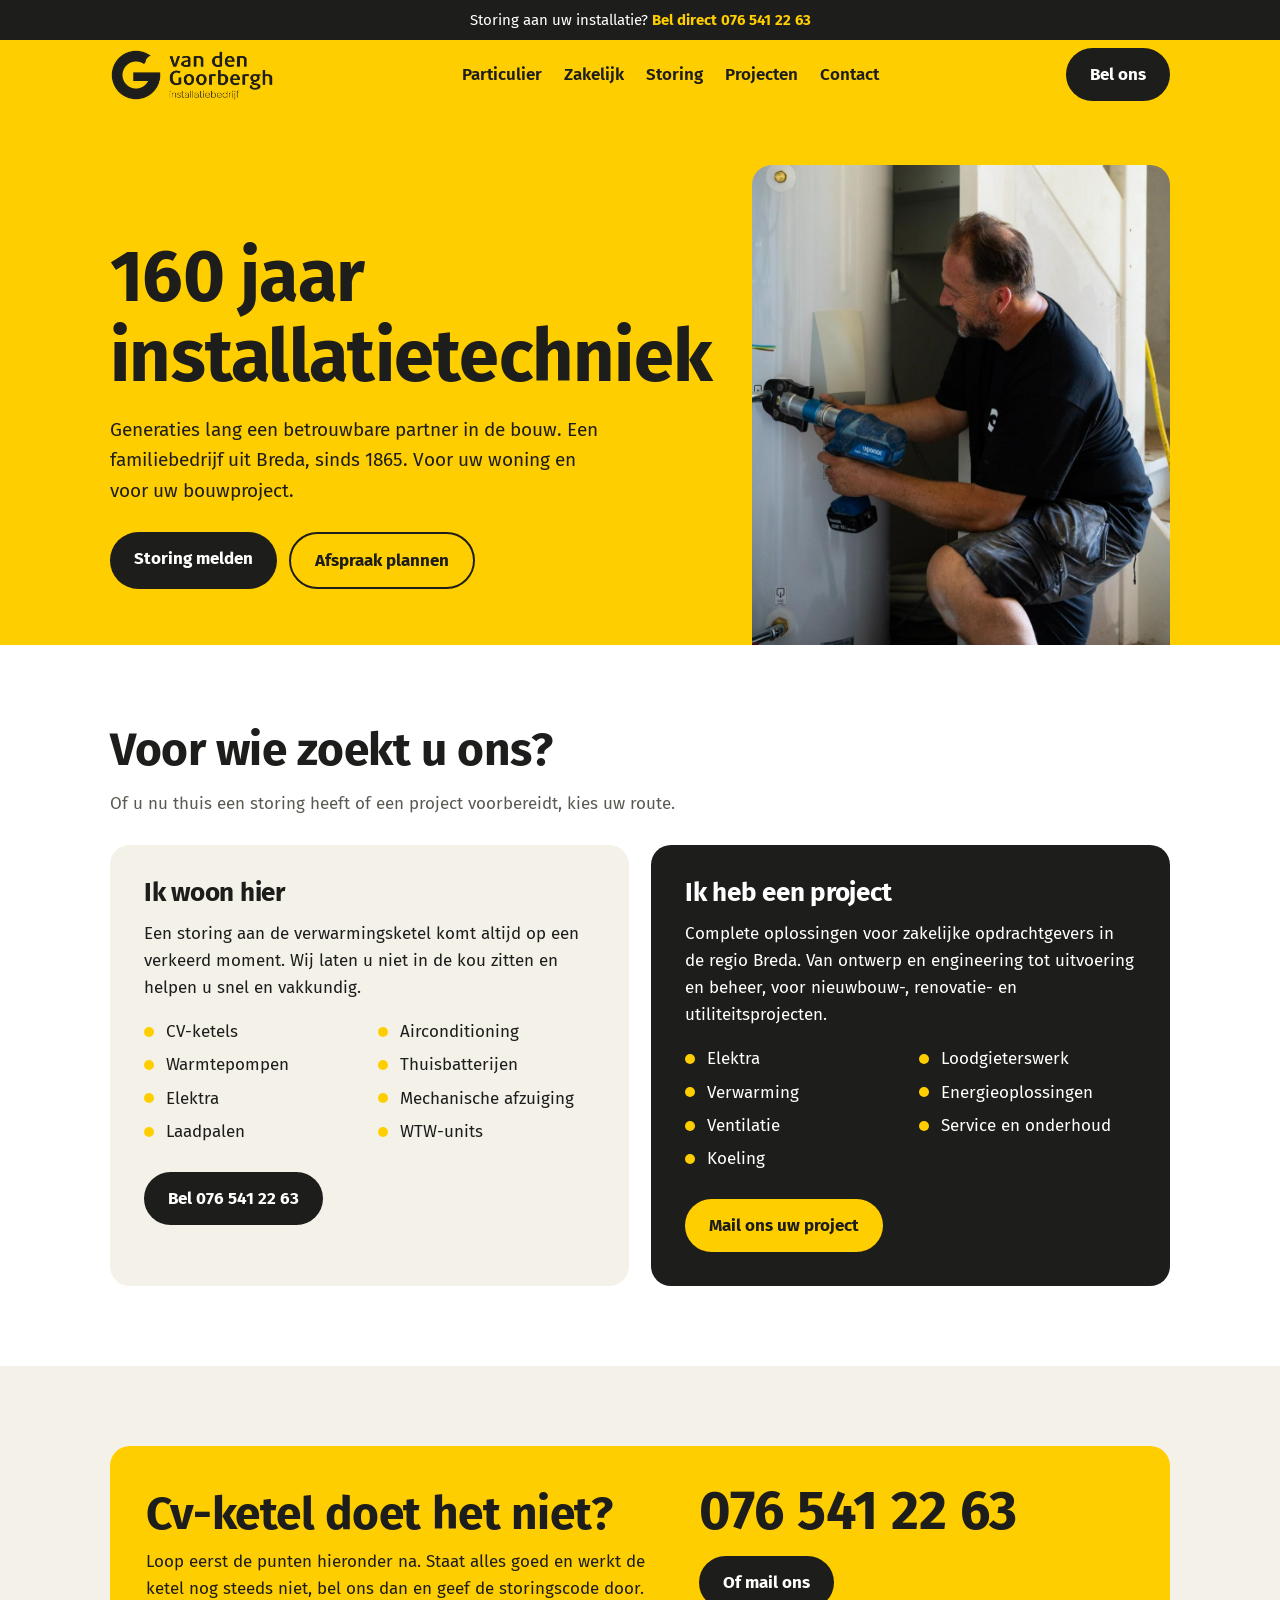
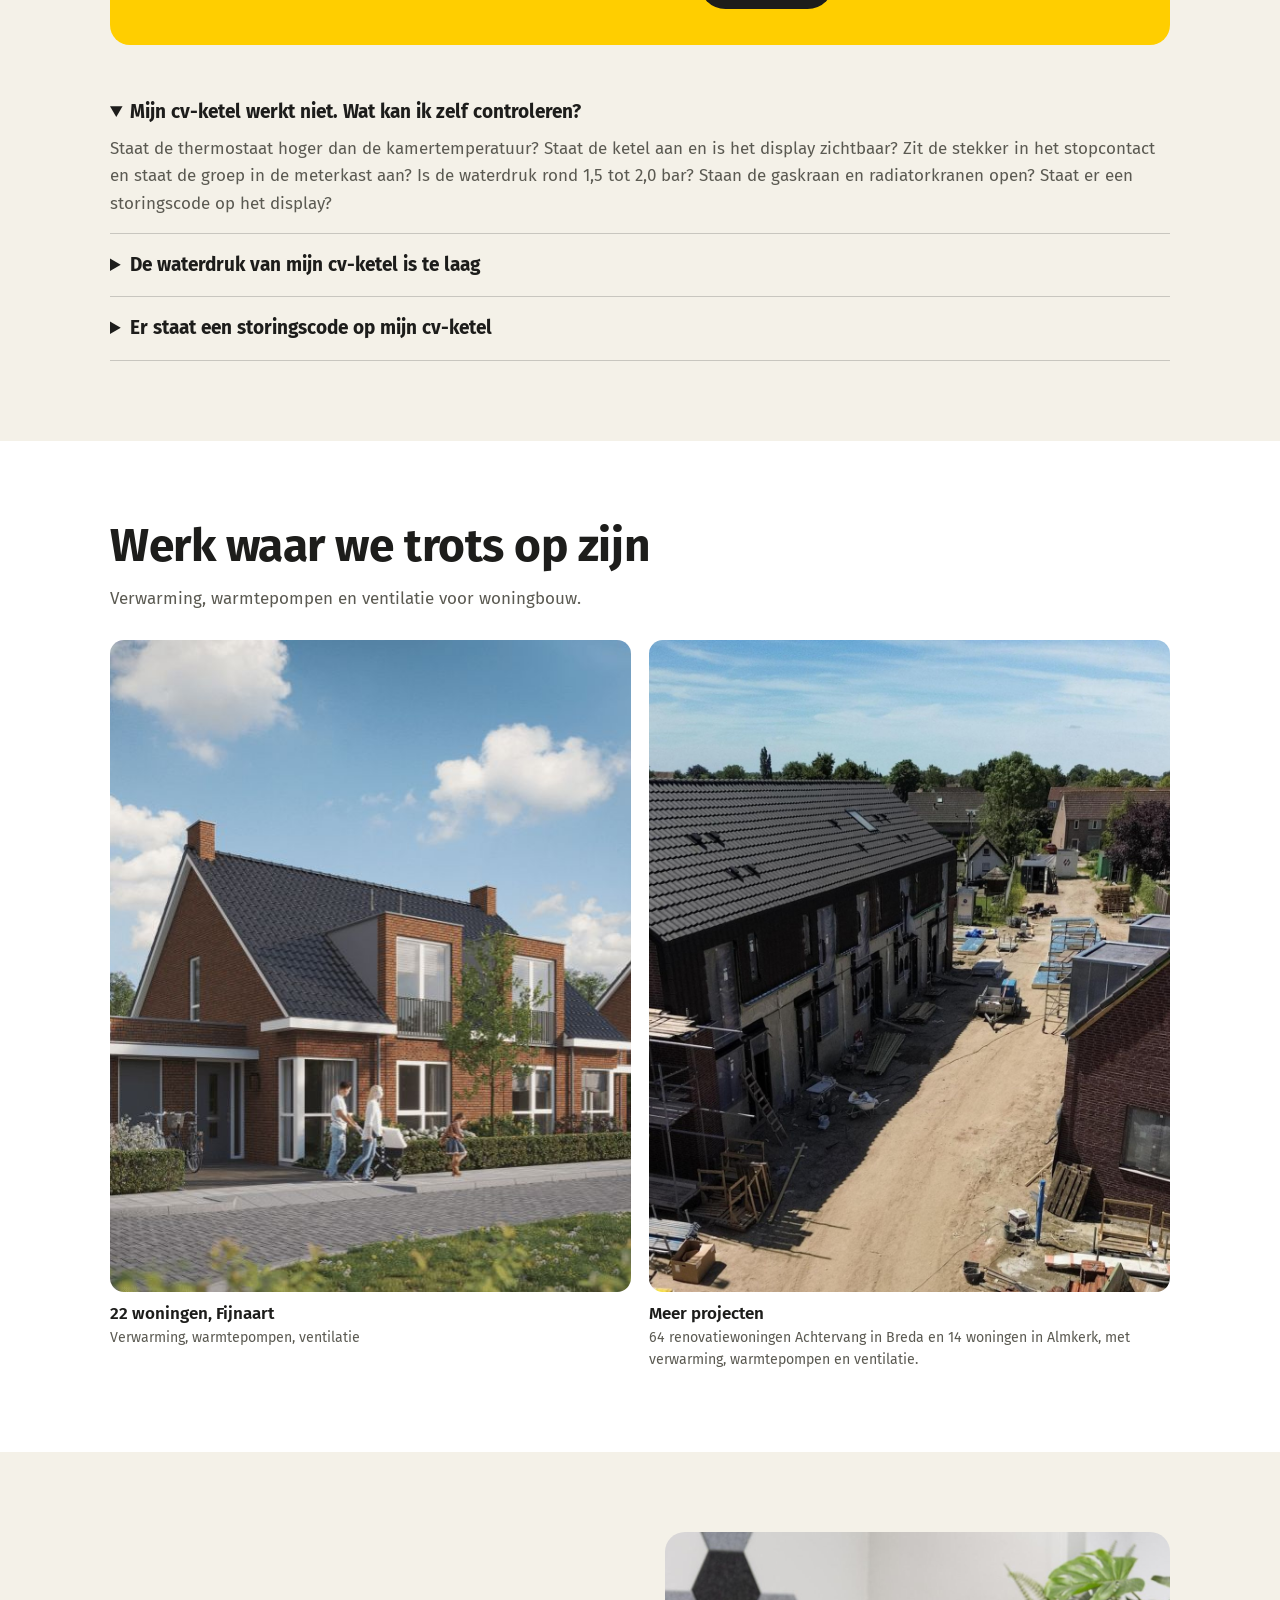
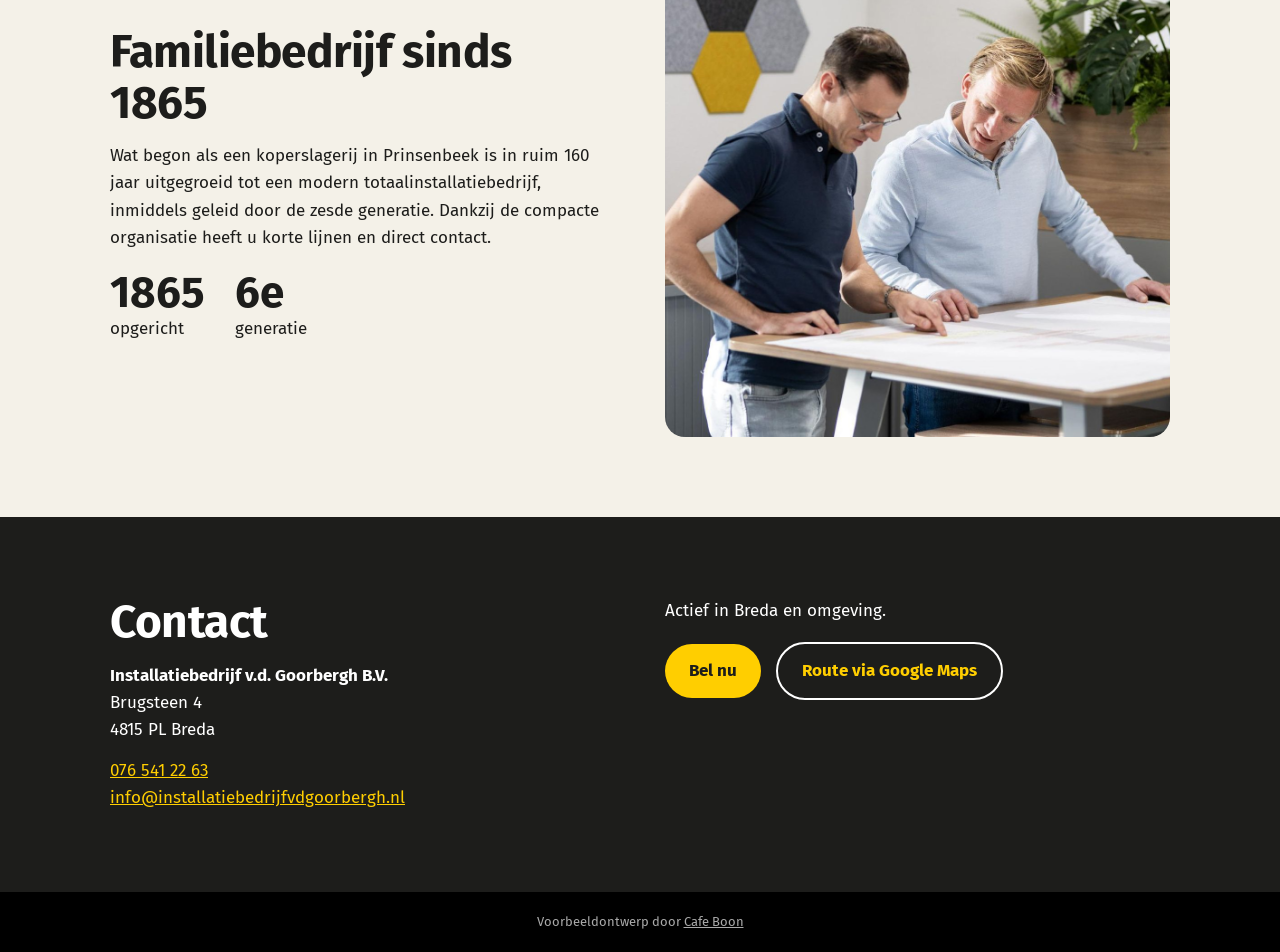
==== index.html @ 7efbcc9d "Voorbeeldwebsite voor Installatiebedrijf v.d. Goorbergh" ====
<!doctype html>
<html lang="nl">
<head>
<meta charset="utf-8">
<meta name="viewport" content="width=device-width,initial-scale=1">
<title>Installatiebedrijf van den Goorbergh | Loodgieter en installateur in Breda</title>
<meta name="description" content="Installatiebedrijf v.d. Goorbergh in Breda. Familiebedrijf sinds 1865 voor verwarming, loodgieterswerk, elektra, ventilatie en energieoplossingen. Storing? Bel 076 541 22 63.">
<meta name="robots" content="noindex">
<meta property="og:title" content="Installatiebedrijf van den Goorbergh, Breda">
<meta property="og:description" content="Familiebedrijf sinds 1865. Verwarming, loodgieterswerk, elektra en energieoplossingen.">
<meta property="og:image" content="https://installatiebedrijfvdgoorbergh.cafeboon.com/images/og.jpg">
<link rel="icon" href="images/favicon.png">
<link rel="preconnect" href="https://fonts.googleapis.com"><link rel="preconnect" href="https://fonts.gstatic.com" crossorigin>
<link href="https://fonts.googleapis.com/css2?family=Fira+Sans:wght@400;600;700&display=swap" rel="stylesheet">
<link rel="stylesheet" href="style.css">
</head>
<body>
<div class="bar">Storing aan uw installatie? <a href="tel:+31765412263">Bel direct 076 541 22 63</a></div>
<div class="top"><div class="in"><a href="#"><img src="images/logo.png" alt="van den Goorbergh installatiebedrijf" width="164" height="52"></a>
<nav><a href="#particulier">Particulier</a><a href="#zakelijk">Zakelijk</a><a href="#storing">Storing</a><a href="#projecten">Projecten</a><a href="#contact">Contact</a></nav>
<a class="btn" href="tel:+31765412263">Bel ons</a></div></div>

<div class="hero"><div class="in">
<div>
<h1>160 jaar installatietechniek</h1>
<p>Generaties lang een betrouwbare partner in de bouw. Een familiebedrijf uit Breda, sinds 1865. Voor uw woning en voor uw bouwproject.</p>
<div class="row"><a class="btn" href="#storing">Storing melden</a><a class="btn o" href="#contact">Afspraak plannen</a></div>
</div>
<img src="images/w2.jpg" alt="Monteur van den Goorbergh aan het werk" width="600" height="558">
</div></div>

<section id="particulier"><div class="wrap">
<h2>Voor wie zoekt u ons?</h2>
<p style="max-width:620px;color:var(--mut)">Of u nu thuis een storing heeft of een project voorbereidt, kies uw route.</p>
<div class="two">
<div class="card" id="particulier-kaart">
<h3>Ik woon hier</h3>
<p>Een storing aan de verwarmingsketel komt altijd op een verkeerd moment. Wij laten u niet in de kou zitten en helpen u snel en vakkundig.</p>
<ul><li>CV-ketels</li><li>Warmtepompen</li><li>Elektra</li><li>Laadpalen</li><li>Airconditioning</li><li>Thuisbatterijen</li><li>Mechanische afzuiging</li><li>WTW-units</li></ul>
<a class="btn" href="tel:+31765412263">Bel 076 541 22 63</a>
</div>
<div class="card k" id="zakelijk">
<h3>Ik heb een project</h3>
<p>Complete oplossingen voor zakelijke opdrachtgevers in de regio Breda. Van ontwerp en engineering tot uitvoering en beheer, voor nieuwbouw-, renovatie- en utiliteitsprojecten.</p>
<ul><li>Elektra</li><li>Verwarming</li><li>Ventilatie</li><li>Koeling</li><li>Loodgieterswerk</li><li>Energieoplossingen</li><li>Service en onderhoud</li></ul>
<a class="btn y" href="mailto:info@installatiebedrijfvdgoorbergh.nl">Mail ons uw project</a>
</div>
</div></div></section>

<section id="storing" style="background:var(--g)"><div class="wrap">
<div class="alarm">
<div><h2>Cv-ketel doet het niet?</h2><p>Loop eerst de punten hieronder na. Staat alles goed en werkt de ketel nog steeds niet, bel ons dan en geef de storingscode door.</p></div>
<div><a class="tel" href="tel:+31765412263">076 541 22 63</a><a class="btn" style="margin-top:14px" href="mailto:info@installatiebedrijfvdgoorbergh.nl">Of mail ons</a></div>
</div>
<div class="faq" style="margin-top:36px">
<details open><summary>Mijn cv-ketel werkt niet. Wat kan ik zelf controleren?</summary><p>Staat de thermostaat hoger dan de kamertemperatuur? Staat de ketel aan en is het display zichtbaar? Zit de stekker in het stopcontact en staat de groep in de meterkast aan? Is de waterdruk rond 1,5 tot 2,0 bar? Staan de gaskraan en radiatorkranen open? Staat er een storingscode op het display?</p></details>
<details><summary>De waterdruk van mijn cv-ketel is te laag</summary><p>Is de druk lager dan ongeveer 1,5 bar? Vul de installatie dan bij tot circa 1,5 tot 2,0 bar, bij voorkeur als de installatie koud is. Daalt de druk snel opnieuw, meld dit dan bij ons. Er kan sprake zijn van een lekkage of een probleem met bijvoorbeeld het expansievat.</p></details>
<details><summary>Er staat een storingscode op mijn cv-ketel</summary><p>Noteer of fotografeer de code en reset de ketel één keer. Komt dezelfde storing terug, blijf dan niet resetten maar meld de storing bij ons en geef de code door.</p></details>
</div>
</div></section>

<section id="projecten"><div class="wrap">
<h2>Werk waar we trots op zijn</h2>
<p style="max-width:620px;color:var(--mut)">Verwarming, warmtepompen en ventilatie voor woningbouw.</p>
<div class="proj">
<figure><img src="images/fijnaart.jpg" alt="22 woningen in Fijnaart" loading="lazy"><figcaption>22 woningen, Fijnaart<small>Verwarming, warmtepompen, ventilatie</small></figcaption></figure>
<figure><img src="images/drone.jpg" alt="Woningbouwproject in uitvoering" loading="lazy"><figcaption>Meer projecten<small>64 renovatiewoningen Achtervang in Breda en 14 woningen in Almkerk, met verwarming, warmtepompen en ventilatie.</small></figcaption></figure>
</div>
</div></section>

<section style="background:var(--g)"><div class="wrap about">
<div>
<h2>Familiebedrijf sinds 1865</h2>
<p>Wat begon als een koperslagerij in Prinsenbeek is in ruim 160 jaar uitgegroeid tot een modern totaalinstallatiebedrijf, inmiddels geleid door de zesde generatie. Dankzij de compacte organisatie heeft u korte lijnen en direct contact.</p>
<div class="stat"><div><b>1865</b>opgericht</div><div><b>6e</b>generatie</div></div>
</div>
<img src="images/w1.jpg" alt="Twee collega's bespreken een tekening" loading="lazy">
</div></section>

<section id="contact" class="contact"><div class="wrap g">
<div>
<h2>Contact</h2>
<p><b>Installatiebedrijf v.d. Goorbergh B.V.</b><br>Brugsteen 4<br>4815 PL Breda</p>
<p style="margin-top:14px"><a href="tel:+31765412263">076 541 22 63</a><br><a href="mailto:info@installatiebedrijfvdgoorbergh.nl">info@installatiebedrijfvdgoorbergh.nl</a></p>
</div>
<div>
<p style="margin-bottom:18px">Actief in Breda en omgeving.</p>
<a class="btn y" href="tel:+31765412263">Bel nu</a> &nbsp; <a class="btn" style="background:none;border:2px solid #fff" href="https://www.google.com/maps/search/?api=1&query=Brugsteen+4+4815+PL+Breda">Route via Google Maps</a>
</div>
</div></section>
<footer>Voorbeeldontwerp door <a href="https://cafeboon.com">Cafe Boon</a></footer>
</body></html>
---- style.css ----
:root{--y:#ffce00;--k:#1d1d1b;--g:#f4f1e8;--mut:#5b5a52}
*{box-sizing:border-box;margin:0}
html{scroll-behavior:smooth}
body{background:#fff;color:var(--k);font:17px/1.6 'Fira Sans',system-ui,sans-serif}
img{display:block;max-width:100%}a{color:inherit}
h1,h2,h3{font-weight:700;line-height:1.1;letter-spacing:-.01em}
.bar{background:var(--k);color:#fff;font-size:15px;text-align:center;padding:8px 14px}
.bar a{color:var(--y);font-weight:700;text-decoration:none}
.top{background:var(--y);position:sticky;top:0;z-index:10}
.top .in{max-width:1100px;margin:auto;padding:8px 20px;display:flex;align-items:center;justify-content:space-between;gap:14px}
.top img{height:52px;width:auto}
.top nav{display:flex;gap:22px;font-weight:600}.top nav a{text-decoration:none}
.btn{display:inline-block;background:var(--k);color:#fff;font-weight:700;text-decoration:none;padding:13px 24px;border-radius:999px}
.btn.y{background:var(--y);color:var(--k)}.btn.o{background:none;border:2px solid var(--k);color:var(--k)}
.hero{background:var(--y)}
.hero .in{max-width:1100px;margin:auto;padding:56px 20px 0;display:grid;grid-template-columns:1.1fr 1fr;gap:40px;align-items:end}
.hero h1{font-size:clamp(38px,6.4vw,72px);margin-bottom:18px}
.hero p{max-width:500px;font-size:19px;margin-bottom:26px}
.hero .row{display:flex;gap:12px;flex-wrap:wrap;margin-bottom:56px}
.hero img{width:100%;max-height:480px;object-fit:cover;object-position:center 20%;border-radius:20px 20px 0 0}
.wrap{max-width:1100px;margin:auto;padding:0 20px}
section{padding:80px 0}
h2{font-size:clamp(30px,4.6vw,46px);margin-bottom:14px}
.two{display:grid;grid-template-columns:1fr 1fr;gap:22px;margin-top:28px}
.card{border-radius:20px;padding:34px;background:var(--g)}
.card.k{background:var(--k);color:#fff}
.card h3{font-size:26px;margin-bottom:12px}
.card ul{list-style:none;padding:0;margin:14px 0 24px;columns:2}
.card li{padding:3px 0 3px 22px;position:relative;break-inside:avoid}
.card li:before{content:"";position:absolute;left:0;top:.7em;width:10px;height:10px;border-radius:50%;background:var(--y)}
.alarm{background:var(--y);border-radius:20px;padding:36px;display:grid;grid-template-columns:1.2fr 1fr;gap:30px;align-items:center}
.alarm h2{margin:0 0 8px}
.alarm .tel{font-size:clamp(34px,6vw,54px);font-weight:700;text-decoration:none;display:block;line-height:1.1}
.faq details{border-bottom:1px solid #1d1d1b33;padding:16px 0}
.faq summary{font-weight:700;font-size:19px;cursor:pointer}
.faq p{margin-top:8px;color:var(--mut)}
.proj{display:grid;grid-template-columns:1fr 1fr;gap:18px;margin-top:28px}
.proj img{width:100%;aspect-ratio:4/5;object-fit:cover;border-radius:14px}
.proj figcaption{padding-top:8px;font-weight:600}
.proj small{display:block;color:var(--mut);font-weight:400}
.about{display:grid;grid-template-columns:1fr 1fr;gap:50px;align-items:center}
.about img{border-radius:20px;aspect-ratio:1;object-fit:cover;width:100%}
.stat{display:flex;gap:30px;margin-top:20px;flex-wrap:wrap}.stat b{display:block;font-size:44px;line-height:1}
.contact{background:var(--k);color:#fff}
.contact .g{display:grid;grid-template-columns:1fr 1fr;gap:50px}
.contact a{color:var(--y)}
footer{background:#000;color:#aaa;text-align:center;font-size:13px;padding:20px}footer a{color:#aaa}
@media(max-width:820px){.hero .in,.two,.alarm,.about,.contact .g{grid-template-columns:1fr}.hero img{max-height:260px}.proj{grid-template-columns:1fr 1fr}.top nav{display:none}section{padding:54px 0}.card ul{columns:1}.hero .row{margin-bottom:32px}}
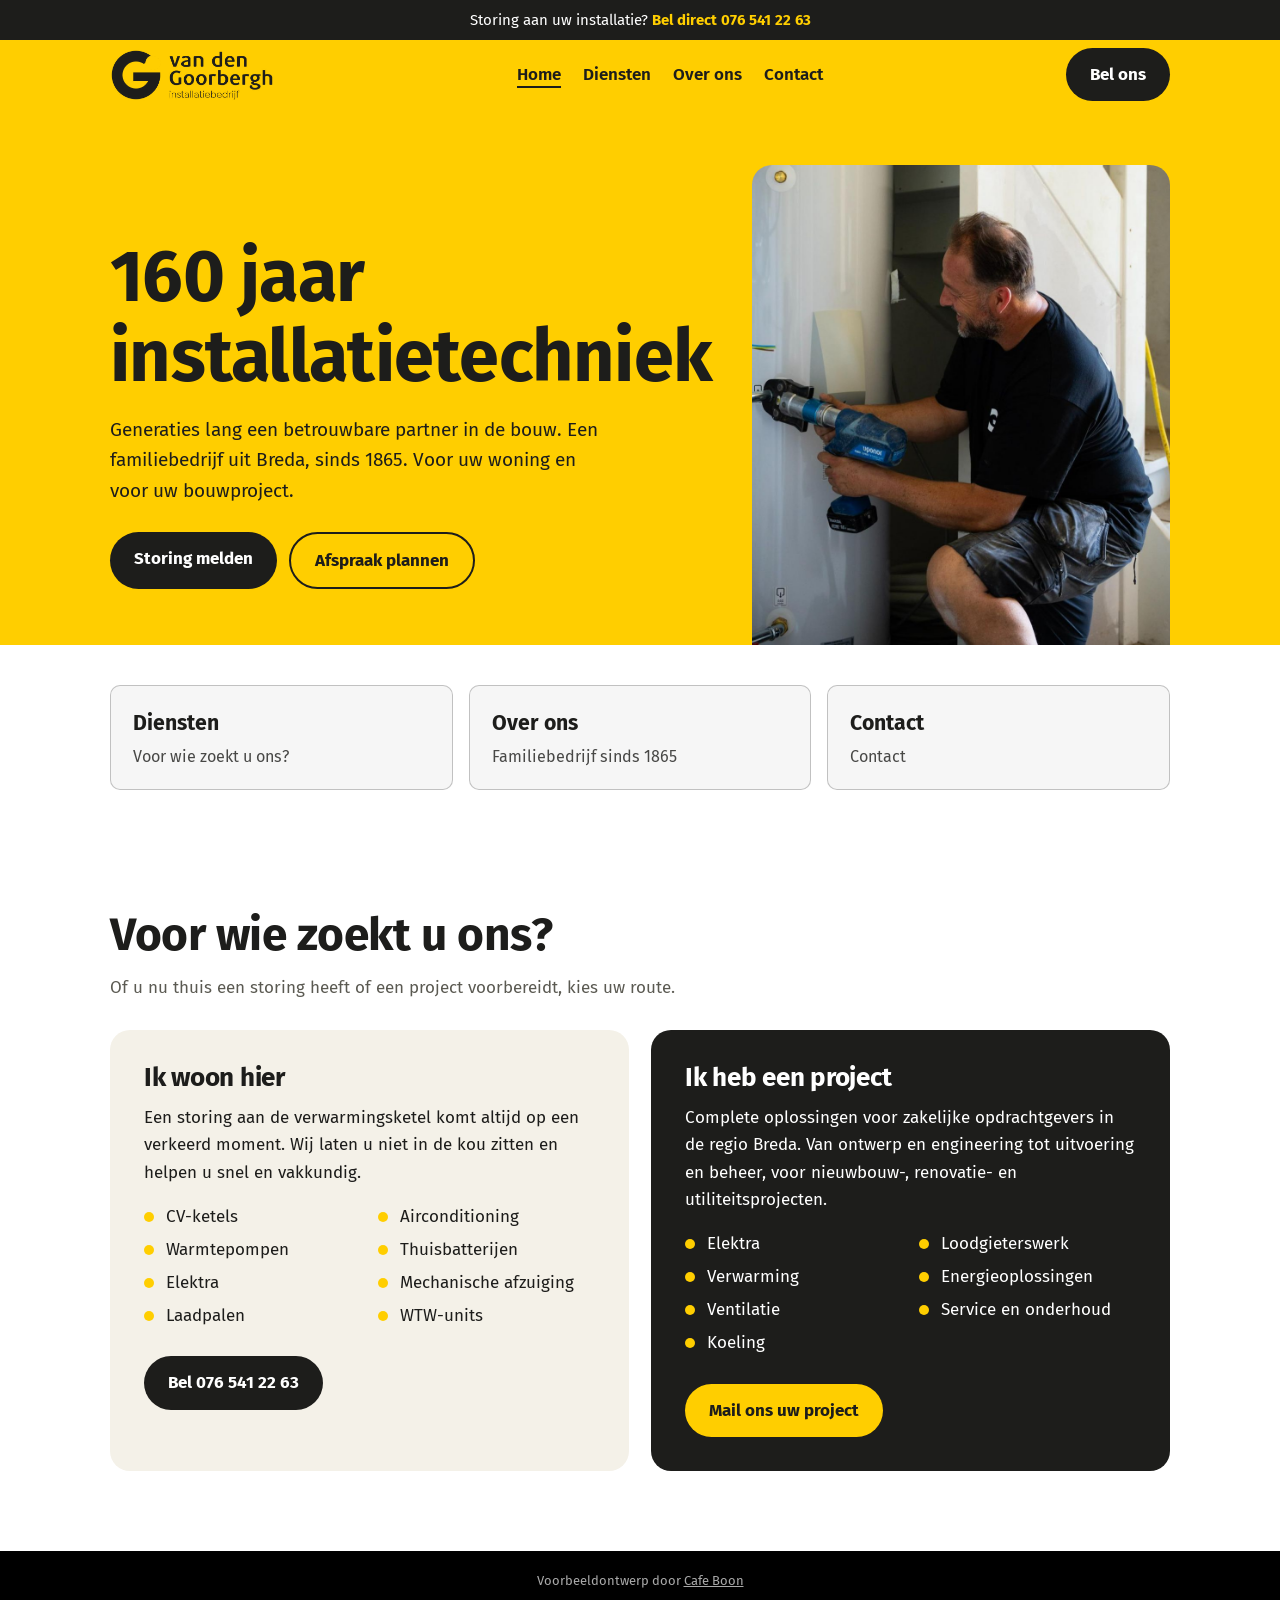
==== commit 20b65d35: "Website opgedeeld in meerdere pagina's" ====
--- a/index.html
+++ b/index.html
@@ -16,77 +16,35 @@
 </head>
 <body>
 <div class="bar">Storing aan uw installatie? <a href="tel:+31765412263">Bel direct 076 541 22 63</a></div>
-<div class="top"><div class="in"><a href="#"><img src="images/logo.png" alt="van den Goorbergh installatiebedrijf" width="164" height="52"></a>
-<nav><a href="#particulier">Particulier</a><a href="#zakelijk">Zakelijk</a><a href="#storing">Storing</a><a href="#projecten">Projecten</a><a href="#contact">Contact</a></nav>
+<div class="top"><div class="in"><a href="index.html"><img alt="van den Goorbergh installatiebedrijf" height="52" src="images/logo.png" width="164"/></a>
+<nav><a aria-current="page" href="index.html">Home</a><a href="aanbod.html">Diensten</a><a href="over.html">Over ons</a><a href="contact.html">Contact</a></nav>
 <a class="btn" href="tel:+31765412263">Bel ons</a></div></div>
-
+<div aria-label="Pagina's" class="sn-bar" role="navigation"><a aria-current="page" class="sn-link" href="index.html">Home</a><a class="sn-link" href="aanbod.html">Diensten</a><a class="sn-link" href="over.html">Over ons</a><a class="sn-link" href="contact.html">Contact</a></div>
 <div class="hero"><div class="in">
 <div>
 <h1>160 jaar installatietechniek</h1>
 <p>Generaties lang een betrouwbare partner in de bouw. Een familiebedrijf uit Breda, sinds 1865. Voor uw woning en voor uw bouwproject.</p>
-<div class="row"><a class="btn" href="#storing">Storing melden</a><a class="btn o" href="#contact">Afspraak plannen</a></div>
+<div class="row"><a class="btn" href="aanbod.html#storing">Storing melden</a><a class="btn o" href="contact.html">Afspraak plannen</a></div>
 </div>
-<img src="images/w2.jpg" alt="Monteur van den Goorbergh aan het werk" width="600" height="558">
+<img alt="Monteur van den Goorbergh aan het werk" height="558" src="images/w2.jpg" width="600"/>
 </div></div>
-
-<section id="particulier"><div class="wrap">
+<div class="sn-cards"><a class="sn-card" href="aanbod.html"><strong>Diensten</strong><span>Voor wie zoekt u ons?</span></a><a class="sn-card" href="over.html"><strong>Over ons</strong><span>Familiebedrijf sinds 1865</span></a><a class="sn-card" href="contact.html"><strong>Contact</strong><span>Contact</span></a></div>
+<section><div class="wrap">
 <h2>Voor wie zoekt u ons?</h2>
 <p style="max-width:620px;color:var(--mut)">Of u nu thuis een storing heeft of een project voorbereidt, kies uw route.</p>
 <div class="two">
-<div class="card" id="particulier-kaart">
+<div class="card">
 <h3>Ik woon hier</h3>
 <p>Een storing aan de verwarmingsketel komt altijd op een verkeerd moment. Wij laten u niet in de kou zitten en helpen u snel en vakkundig.</p>
 <ul><li>CV-ketels</li><li>Warmtepompen</li><li>Elektra</li><li>Laadpalen</li><li>Airconditioning</li><li>Thuisbatterijen</li><li>Mechanische afzuiging</li><li>WTW-units</li></ul>
 <a class="btn" href="tel:+31765412263">Bel 076 541 22 63</a>
 </div>
-<div class="card k" id="zakelijk">
+<div class="card k">
 <h3>Ik heb een project</h3>
 <p>Complete oplossingen voor zakelijke opdrachtgevers in de regio Breda. Van ontwerp en engineering tot uitvoering en beheer, voor nieuwbouw-, renovatie- en utiliteitsprojecten.</p>
 <ul><li>Elektra</li><li>Verwarming</li><li>Ventilatie</li><li>Koeling</li><li>Loodgieterswerk</li><li>Energieoplossingen</li><li>Service en onderhoud</li></ul>
 <a class="btn y" href="mailto:info@installatiebedrijfvdgoorbergh.nl">Mail ons uw project</a>
 </div>
 </div></div></section>
-
-<section id="storing" style="background:var(--g)"><div class="wrap">
-<div class="alarm">
-<div><h2>Cv-ketel doet het niet?</h2><p>Loop eerst de punten hieronder na. Staat alles goed en werkt de ketel nog steeds niet, bel ons dan en geef de storingscode door.</p></div>
-<div><a class="tel" href="tel:+31765412263">076 541 22 63</a><a class="btn" style="margin-top:14px" href="mailto:info@installatiebedrijfvdgoorbergh.nl">Of mail ons</a></div>
-</div>
-<div class="faq" style="margin-top:36px">
-<details open><summary>Mijn cv-ketel werkt niet. Wat kan ik zelf controleren?</summary><p>Staat de thermostaat hoger dan de kamertemperatuur? Staat de ketel aan en is het display zichtbaar? Zit de stekker in het stopcontact en staat de groep in de meterkast aan? Is de waterdruk rond 1,5 tot 2,0 bar? Staan de gaskraan en radiatorkranen open? Staat er een storingscode op het display?</p></details>
-<details><summary>De waterdruk van mijn cv-ketel is te laag</summary><p>Is de druk lager dan ongeveer 1,5 bar? Vul de installatie dan bij tot circa 1,5 tot 2,0 bar, bij voorkeur als de installatie koud is. Daalt de druk snel opnieuw, meld dit dan bij ons. Er kan sprake zijn van een lekkage of een probleem met bijvoorbeeld het expansievat.</p></details>
-<details><summary>Er staat een storingscode op mijn cv-ketel</summary><p>Noteer of fotografeer de code en reset de ketel één keer. Komt dezelfde storing terug, blijf dan niet resetten maar meld de storing bij ons en geef de code door.</p></details>
-</div>
-</div></section>
-
-<section id="projecten"><div class="wrap">
-<h2>Werk waar we trots op zijn</h2>
-<p style="max-width:620px;color:var(--mut)">Verwarming, warmtepompen en ventilatie voor woningbouw.</p>
-<div class="proj">
-<figure><img src="images/fijnaart.jpg" alt="22 woningen in Fijnaart" loading="lazy"><figcaption>22 woningen, Fijnaart<small>Verwarming, warmtepompen, ventilatie</small></figcaption></figure>
-<figure><img src="images/drone.jpg" alt="Woningbouwproject in uitvoering" loading="lazy"><figcaption>Meer projecten<small>64 renovatiewoningen Achtervang in Breda en 14 woningen in Almkerk, met verwarming, warmtepompen en ventilatie.</small></figcaption></figure>
-</div>
-</div></section>
-
-<section style="background:var(--g)"><div class="wrap about">
-<div>
-<h2>Familiebedrijf sinds 1865</h2>
-<p>Wat begon als een koperslagerij in Prinsenbeek is in ruim 160 jaar uitgegroeid tot een modern totaalinstallatiebedrijf, inmiddels geleid door de zesde generatie. Dankzij de compacte organisatie heeft u korte lijnen en direct contact.</p>
-<div class="stat"><div><b>1865</b>opgericht</div><div><b>6e</b>generatie</div></div>
-</div>
-<img src="images/w1.jpg" alt="Twee collega's bespreken een tekening" loading="lazy">
-</div></section>
-
-<section id="contact" class="contact"><div class="wrap g">
-<div>
-<h2>Contact</h2>
-<p><b>Installatiebedrijf v.d. Goorbergh B.V.</b><br>Brugsteen 4<br>4815 PL Breda</p>
-<p style="margin-top:14px"><a href="tel:+31765412263">076 541 22 63</a><br><a href="mailto:info@installatiebedrijfvdgoorbergh.nl">info@installatiebedrijfvdgoorbergh.nl</a></p>
-</div>
-<div>
-<p style="margin-bottom:18px">Actief in Breda en omgeving.</p>
-<a class="btn y" href="tel:+31765412263">Bel nu</a> &nbsp; <a class="btn" style="background:none;border:2px solid #fff" href="https://www.google.com/maps/search/?api=1&query=Brugsteen+4+4815+PL+Breda">Route via Google Maps</a>
-</div>
-</div></section>
 <footer>Voorbeeldontwerp door <a href="https://cafeboon.com">Cafe Boon</a></footer>
 </body></html>
--- a/style.css
+++ b/style.css
@@ -46,3 +46,17 @@
 .contact a{color:var(--y)}
 footer{background:#000;color:#aaa;text-align:center;font-size:13px;padding:20px}footer a{color:#aaa}
 @media(max-width:820px){.hero .in,.two,.alarm,.about,.contact .g{grid-template-columns:1fr}.hero img{max-height:260px}.proj{grid-template-columns:1fr 1fr}.top nav{display:none}section{padding:54px 0}.card ul{columns:1}.hero .row{margin-bottom:32px}}
+/* sitenav:start */
+.sn-bar{display:none;gap:6px;overflow-x:auto;white-space:nowrap;-webkit-overflow-scrolling:touch;padding:8px 12px;background:inherit;color:inherit;font:inherit;line-height:1.2;border-bottom:1px solid rgba(128,128,128,.35);box-sizing:border-box;max-width:100%}
+.sn-bar a.sn-link{flex:0 0 auto;padding:9px 15px;border-radius:999px;color:inherit;text-decoration:none;font-size:15px;font-weight:600;letter-spacing:0;text-transform:none;margin:0}
+.sn-bar a.sn-link[aria-current="page"]{background:rgba(128,128,128,.2);box-shadow:inset 0 -2px 0 currentColor}
+@media(max-width:820px){.sn-bar{display:flex}}
+nav a[aria-current="page"]:not(.cta):not(.btn):not(.call){text-decoration:underline;text-underline-offset:6px;text-decoration-thickness:2px}
+.sn-head{max-width:1100px;margin:0 auto;padding:40px 20px 0;box-sizing:border-box}
+.sn-head h1{margin:0;color:inherit;font-size:clamp(30px,5vw,46px);line-height:1.1}
+.sn-cards{max-width:1100px;margin:0 auto;padding:40px 20px;display:grid;grid-template-columns:repeat(auto-fit,minmax(230px,1fr));gap:16px;box-sizing:border-box}
+.sn-card{display:block;padding:20px 22px;border:1px solid rgba(128,128,128,.45);border-radius:10px;background:rgba(128,128,128,.07);color:inherit;text-decoration:none;min-width:0}
+.sn-card strong{display:block;font-size:1.25em;margin:0 0 6px;color:inherit}
+.sn-card span{display:block;opacity:.8;font-size:.95em;line-height:1.4}
+.sn-card:hover,.sn-card:focus-visible{border-color:currentColor}
+/* sitenav:end */
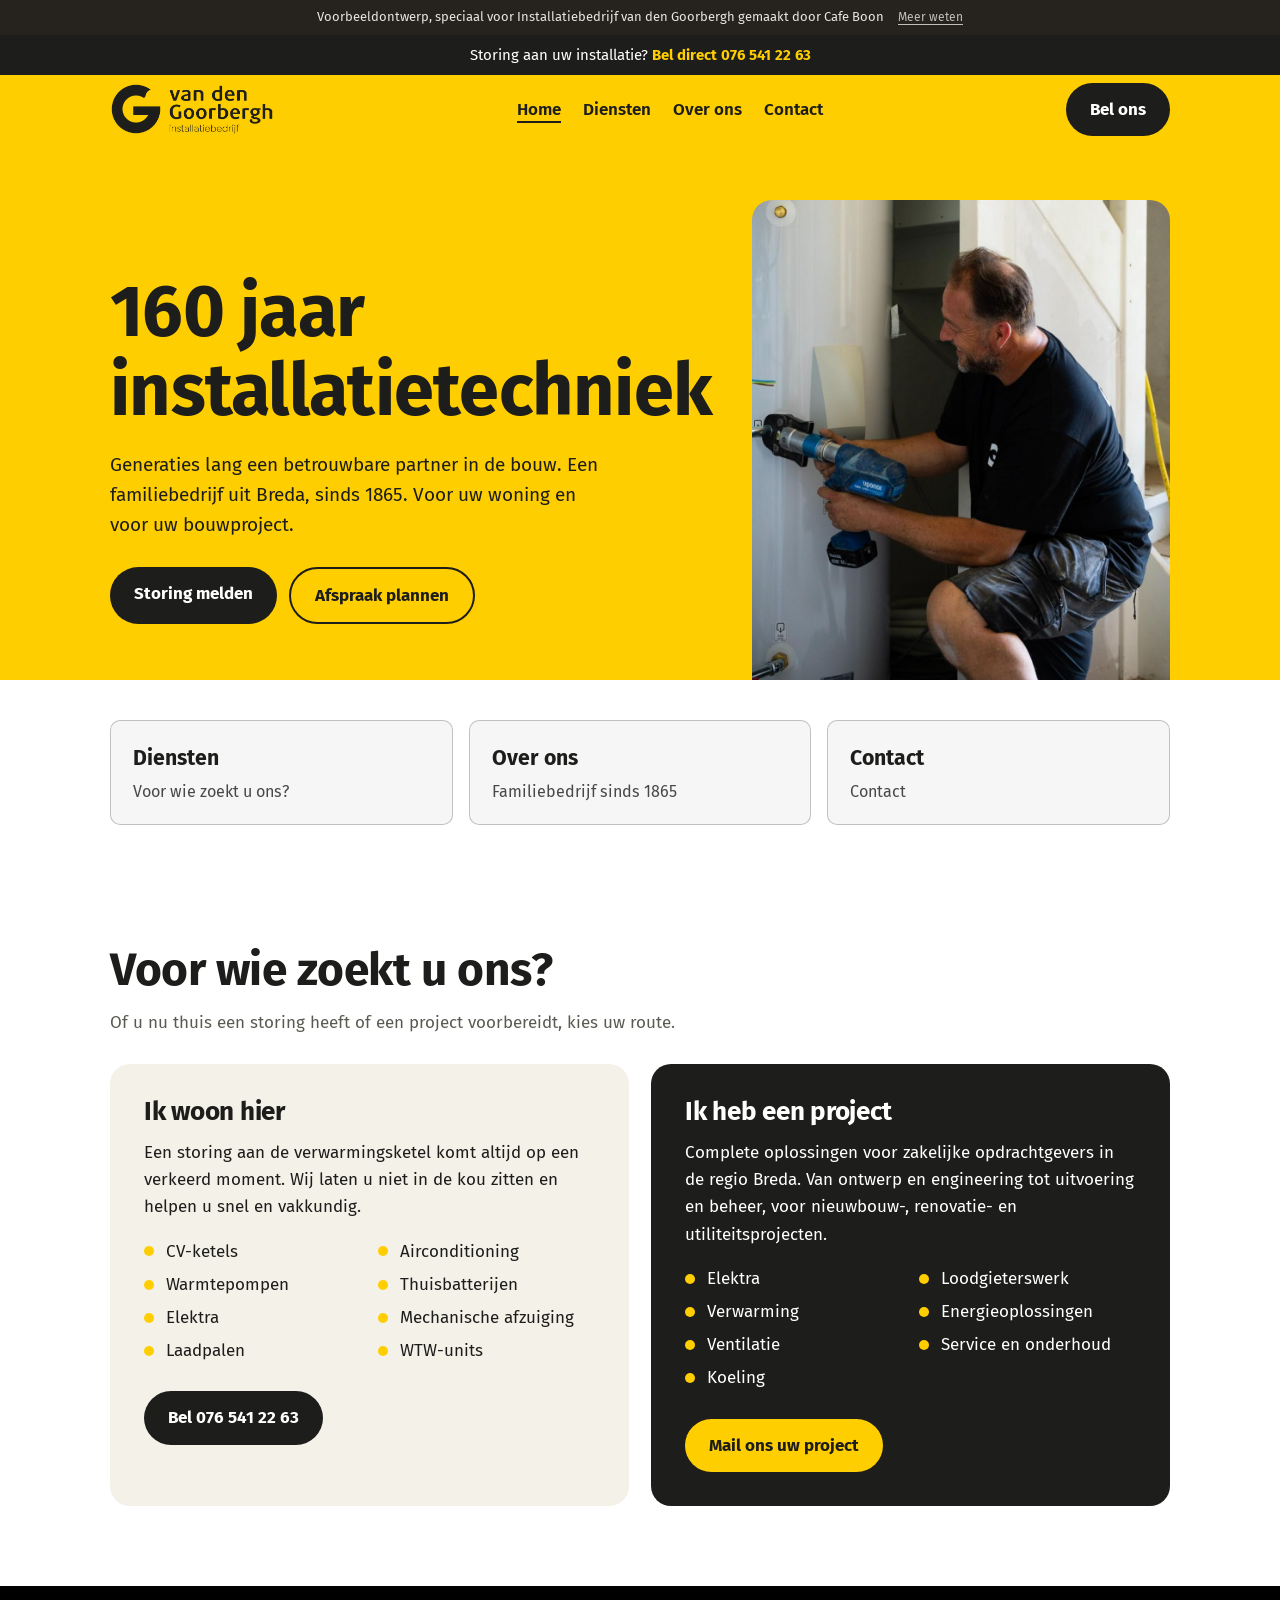
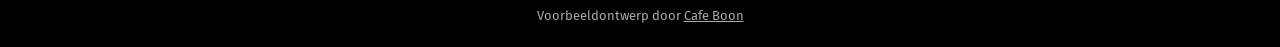
==== commit 3e484444: "Werkende formulieren voor afspraken en aanvragen" ====
--- a/index.html
+++ b/index.html
@@ -15,6 +15,7 @@
 <link rel="stylesheet" href="style.css">
 </head>
 <body>
+<div class="vb-banner" role="note"><span>Voorbeeldontwerp, speciaal voor Installatiebedrijf van den Goorbergh gemaakt door Cafe Boon</span><a href="https://cafeboon.com">Meer weten</a></div>
 <div class="bar">Storing aan uw installatie? <a href="tel:+31765412263">Bel direct 076 541 22 63</a></div>
 <div class="top"><div class="in"><a href="index.html"><img alt="van den Goorbergh installatiebedrijf" height="52" src="images/logo.png" width="164"/></a>
 <nav><a aria-current="page" href="index.html">Home</a><a href="aanbod.html">Diensten</a><a href="over.html">Over ons</a><a href="contact.html">Contact</a></nav>
@@ -43,7 +44,7 @@
 <h3>Ik heb een project</h3>
 <p>Complete oplossingen voor zakelijke opdrachtgevers in de regio Breda. Van ontwerp en engineering tot uitvoering en beheer, voor nieuwbouw-, renovatie- en utiliteitsprojecten.</p>
 <ul><li>Elektra</li><li>Verwarming</li><li>Ventilatie</li><li>Koeling</li><li>Loodgieterswerk</li><li>Energieoplossingen</li><li>Service en onderhoud</li></ul>
-<a class="btn y" href="mailto:info@installatiebedrijfvdgoorbergh.nl">Mail ons uw project</a>
+<a class="btn y" href="aanvraag.html">Mail ons uw project</a>
 </div>
 </div></div></section>
 <footer>Voorbeeldontwerp door <a href="https://cafeboon.com">Cafe Boon</a></footer>
--- a/style.css
+++ b/style.css
@@ -60,3 +60,31 @@
 .sn-card span{display:block;opacity:.8;font-size:.95em;line-height:1.4}
 .sn-card:hover,.sn-card:focus-visible{border-color:currentColor}
 /* sitenav:end */
+/* voorbeeld-formulier:start */
+@layer sn{.sn-form button.btn{border:0;font:inherit;cursor:pointer;line-height:1.2}}
+.sn-formsec{padding:36px 0 72px}
+.sn-formwrap{max-width:1100px;margin:0 auto;padding:0 20px;box-sizing:border-box}
+.sn-formwrap>h2{margin:0 0 12px}
+.sn-formwrap>.sn-lead,.sn-formwrap>.sn-form,.sn-formwrap>.sn-done{max-width:720px}
+.sn-formwrap .sn-lead{margin:0 0 24px;opacity:.85}
+.sn-form{display:grid;grid-template-columns:1fr 1fr;gap:16px}
+.sn-field{display:flex;flex-direction:column;gap:6px;min-width:0;text-align:left}
+.sn-field.full{grid-column:1/-1}
+.sn-field label{font-size:14px;font-weight:600}
+.sn-field input,.sn-field select,.sn-field textarea{font:inherit;font-size:16px;line-height:1.4;color:inherit;background:rgba(128,128,128,.12);border:1px solid rgba(128,128,128,.55);border-radius:8px;padding:11px 12px;width:100%;box-sizing:border-box;min-width:0;max-width:100%;-webkit-appearance:none;appearance:none}
+.sn-field select{background-image:linear-gradient(45deg,transparent 50%,currentColor 50%),linear-gradient(135deg,currentColor 50%,transparent 50%);background-position:calc(100% - 20px) 50%,calc(100% - 15px) 50%;background-size:5px 5px;background-repeat:no-repeat;padding-right:38px}
+.sn-field select option{color:#111;background:#fff}
+.sn-field textarea{resize:vertical}
+.sn-field input:focus,.sn-field select:focus,.sn-field textarea:focus{outline:2px solid currentColor;outline-offset:1px}
+.sn-done{padding:28px;border:1px solid rgba(128,128,128,.55);border-radius:12px;background:rgba(128,128,128,.1)}
+.sn-done h2{margin:0 0 10px}
+.sn-done p{margin:0}
+.sn-done a{text-decoration:underline;text-underline-offset:3px;font-weight:600}
+.sn-formlink{padding:0 0 56px}
+@media(max-width:640px){.sn-form{grid-template-columns:1fr}.sn-formsec{padding:24px 0 56px}}
+/* voorbeeld-formulier:end */
+/* voorbeeldbanner:start */
+.vb-banner{display:flex;flex-wrap:wrap;justify-content:center;align-items:baseline;gap:2px 14px;padding:8px 16px;background:#26231f;color:#e9e6df;font-size:13px;line-height:1.45;letter-spacing:0;text-transform:none;font-weight:400;text-align:center;position:relative;z-index:1000}
+.vb-banner a{color:inherit;opacity:.8;text-decoration:underline;text-underline-offset:3px;font-size:12px;font-weight:400;white-space:nowrap;letter-spacing:0;text-transform:none}
+.vb-banner a:hover{opacity:1}
+/* voorbeeldbanner:end */
